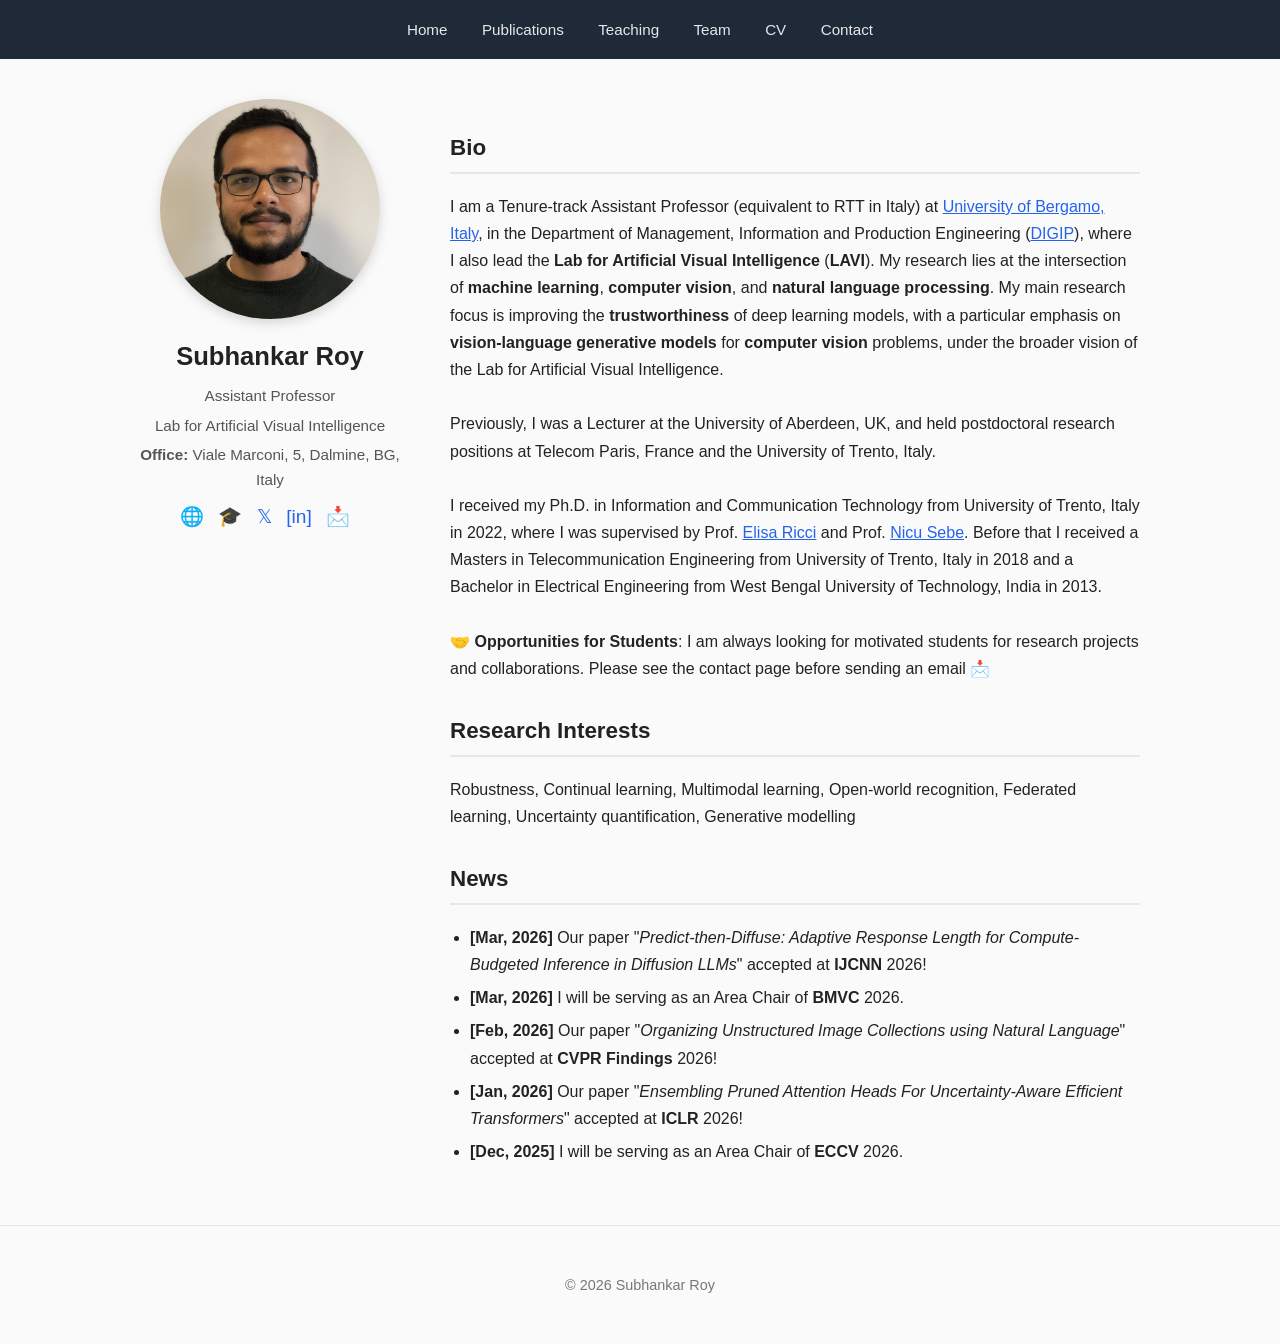
==== index.html @ c18875d9 "CV added" ====
<!DOCTYPE html>
<html lang="en">
<head>
  <meta charset="UTF-8">
  <meta name="viewport" content="width=device-width, initial-scale=1.0">
  <title>Subhankar Roy (UniBG) - Personal Website</title>
  <link rel="stylesheet" href="style.css">
</head>

<script>
  function copyEmail(event) {
    event.preventDefault();
    const email = "subhankar.roy@unibg.it";

    navigator.clipboard.writeText(email).then(() => {
      alert("Email (subhankar.roy@unibg.it) copied to clipboard!");
    });
  }
</script>

<body>

<header>
  <nav>
    <a href="index.html">Home</a>
    <a href="publications.html">Publications</a>
    <a href="teaching.html">Teaching</a>
    <a href="team.html">Team</a>
    <a href="cv.html">CV</a>
    <a href="contact.html">Contact</a>
  </nav>
</header>

<div class="container">
  <div class="sidebar">
    <img src="profile.jpeg" alt="Profile photo">
    <h1>Subhankar Roy</h1>
    <p>Assistant Professor</p>
    <p>Lab for Artificial Visual Intelligence</p>
    <p><strong>Office: </strong>Viale Marconi, 5, Dalmine, BG, Italy</p>
    <!--<p><a href="https://scholar.google.com/citations?user=YfzgrDYAAAAJ&hl=en" target="_blank">Google Scholar</a></p>-->
    <div class="icons">
            <!-- Personal Website -->
            <a href="https://unibg.unifind.cineca.it/resource/person/187587?language=en_US" target="_blank" title="University page">🌐</a>

            <!-- Google Scholar -->
            <a href="https://scholar.google.com/citations?user=YfzgrDYAAAAJ&hl=enn" target="_blank" title="Google Scholar">🎓</a>
            
            <!-- Twitter -->
            <a href="https://x.com/sroy907" target="_blank" title="Twitter/X">𝕏</a>

            <!-- Linkedin -->
            <a href="https://it.linkedin.com/in/subhankar-roy-26455720" target="_blank" title="LinkedIn">[in]</a>

            <!-- email -->
            <a href="#" onclick="copyEmail(event)" title="Copy email">📩</a>

        </div>
  </div>

  <div class="main">
    <section>
      <h2>Bio</h2>
      <p>I am a Tenure-track Assistant Professor (equivalent to RTT in Italy) at <a href="https://www.unibg.it/" target="_blank">University of Bergamo, Italy</a>, 
        in the Department of Management, Information and Production Engineering 
        (<a href="https://digip.unibg.it/it" target="_blank">DIGIP</a>), 
        where I also lead the <b>Lab for Artificial Visual Intelligence</b> (<b>LAVI</b>). My research lies at the intersection of <b>machine learning</b>, <b>computer vision</b>, 
        and <b>natural language processing</b>. My main research focus is improving the <b>trustworthiness</b> of deep learning models, with a particular emphasis on <b>vision-language generative models</b> for <strong>computer vision</strong> problems, under the broader vision of the Lab for Artificial Visual Intelligence.


        <br><br>
        Previously, I was a Lecturer at the University of Aberdeen, UK, and held postdoctoral research positions at Telecom Paris, France and the University of Trento, Italy.

        <br><br>
        I received my Ph.D. in Information and Communication Technology from University of Trento, Italy in 2022, where I was supervised by Prof. <a href="https://scholar.google.com/citations?user=xf1T870AAAAJ&hl=en" target="_blank">Elisa Ricci</a> and Prof. <a href="https://scholar.google.com/citations?user=stFCYOAAAAAJ&hl=en" target="_blank">Nicu Sebe</a>. Before that
        I received a Masters in Telecommunication Engineering from University of Trento, Italy in 2018 and a Bachelor in Electrical Engineering from West Bengal University of Technology, India in 2013.

        <br><br>
        🤝 <b>Opportunities for Students</b>: I am always looking for motivated students for research projects and collaborations. Please see the contact page before sending an email 📩

       </p>

      <h2>Research Interests</h2>
      <p>Robustness, Continual learning, Multimodal learning, Open-world recognition, Federated learning, Uncertainty quantification, Generative modelling</p>

      <h2>News</h2>
      <ul>
        <li><b>[Mar, 2026]</b> Our paper "<i>Predict-then-Diffuse: Adaptive Response Length for Compute-Budgeted Inference in Diffusion LLMs</i>" accepted at <b>IJCNN</b> 2026!</li>
        <li><b>[Mar, 2026]</b> I will be serving as an Area Chair of <b>BMVC</b> 2026.</li>
        <li><b>[Feb, 2026]</b> Our paper "<i>Organizing Unstructured Image Collections using Natural Language</i>" accepted at <b>CVPR Findings</b> 2026!</li>
        <li><b>[Jan, 2026]</b> Our paper "<i>Ensembling Pruned Attention Heads For Uncertainty-Aware Efficient Transformers</i>" accepted at <b>ICLR</b> 2026!</li>
        <li><b>[Dec, 2025]</b> I will be serving as an Area Chair of <b>ECCV</b> 2026.</li>
      </ul>
    </section>
  </div>
</div>

<footer>
  <p>© 2026 Subhankar Roy</p>
</footer>

</body>
</html>
---- style.css ----
/***** Global *****/
body {
  font-family: -apple-system, BlinkMacSystemFont, "Segoe UI", Roboto, Arial, sans-serif;
  margin: 0;
  background-color: #fafafa;
  color: #222;
  line-height: 1.7;
}

/***** Navigation *****/
header {
  background: #1f2937;
  padding: 1rem 0;
}

nav {
  max-width: 1000px;
  margin: auto;
  text-align: center;
}

nav a {
  color: #e5e7eb;
  margin: 0 15px;
  text-decoration: none;
  font-weight: 500;
  font-size: 0.95rem;
  transition: color 0.2s ease;
}

nav a:hover {
  color: #60a5fa;
}

/***** Layout *****/
.container {
  display: flex;
  max-width: 1000px;
  margin: 40px auto;
  gap: 50px;
  padding: 0 20px;
}

/***** Sidebar *****/
.sidebar {
  flex: 1;
  max-width: 260px;
  text-align: center;
}

.sidebar img {
  width: 220px;
  height: 220px;
  object-fit: cover;
  border-radius: 50%;
  margin-bottom: 1rem;
  box-shadow: 0 4px 12px rgba(0,0,0,0.15);
  display: block;
  margin-left: auto;
  margin-right: auto;
}

.sidebar h1 {
  font-size: 1.6rem;
  margin: 0.3rem 0;
  text-align: center;
}

.sidebar p {
  margin: 0.2rem 0;
  color: #555;
  font-size: 0.95rem;
  text-align: center;
}

.sidebar a {
  color: #2563eb;
  text-decoration: none;
}

.sidebar a:hover {
  text-decoration: underline;
}

/***** Main Content *****/
.main {
  flex: 2;
}

.main h2 {
  font-size: 1.4rem;
  margin-top: 0;
  border-bottom: 2px solid #e5e7eb;
  padding-bottom: 5px;
}

.main p {
  margin: 0.8rem 0 1.5rem;
}

/***** Lists *****/
ul {
  padding-left: 20px;
}

li {
  margin-bottom: 8px;
}

/***** Links *****/
a {
  color: #2563eb;
}

a:hover {
  text-decoration: underline;
}

/***** Footer *****/
footer {
  text-align: center;
  padding: 2rem 0;
  margin-top: 40px;
  font-size: 0.9rem;
  color: #777;
  border-top: 1px solid #e5e7eb;
}

/***** Responsive *****/
@media (max-width: 768px) {
  .container {
    flex-direction: column;
    margin: 20px auto;
  }

  .sidebar {
    max-width: 100%;
    text-align: center;
  }

  .main {
    width: 100%;
  }
}

.pub {
  background: #fff;
  padding: 12px 15px;
  margin-bottom: 12px;
  border-left: 3px solid #2563eb;
}

.pub:hover {
  background: #f3f4f6;
}

/* ===== Team Grid ===== */
.grid {
  display: grid;
  grid-template-columns: repeat(2, 1fr);
  gap: 20px;
  margin-bottom: 30px;
}

/* ===== Card Style ===== */
.card {
  background: #ffffff;
  padding: 15px 18px;
  border-radius: 8px;
  border: 1px solid #e5e7eb;
  transition: transform 0.15s ease, box-shadow 0.15s ease;
  position: relative;
}

.card:hover {
  transform: translateY(-3px);
  box-shadow: 0 6px 14px rgba(0,0,0,0.08);
}

.card:hover::before {
  content: "";
  position: absolute;
  left: 0;
  top: 0;
  height: 100%;
  width: 4px;
  background-color: #2563eb;
  border-top-left-radius: 8px;
  border-bottom-left-radius: 8px;
}

.card h3 {
  margin: 0 0 5px;
  font-size: 1.1rem;
}

.card p {
  margin: 3px 0;
  font-size: 0.95rem;
  color: #444;
}

/* Subtle topic styling */
.card em {
  color: #666;
  font-size: 0.9rem;
}

/* Make card links behave like normal cards */
.card-link {
  text-decoration: none;
  color: inherit;
  display: block;
}

/* ===== Icons row ===== */
.icons {
  margin-top: 8px;
}

.icons a {
  margin-right: 10px;
  font-size: 1.2rem;
  text-decoration: none;
  transition: transform 0.15s ease, color 0.15s ease;
}

/* Hover effect */
.icons a:hover {
  transform: scale(1.2);
  color: #2563eb;
}

.cosupervision {
  font-size: 0.9rem;
  color: #666;
  margin-top: 4px;
}

/* ===== Responsive (mobile) ===== */
@media (max-width: 768px) {
  .grid {
    grid-template-columns: 1fr;
  }
}

#toTopBtn {
  position: fixed;
  bottom: 25px;
  right: 25px;
  background-color: #2563eb;
  color: white;
  border: none;
  padding: 10px 14px;
  border-radius: 6px;
  font-size: 14px;
  cursor: pointer;
  box-shadow: 0 4px 10px rgba(0,0,0,0.15);
  transition: background-color 0.2s ease, transform 0.2s ease;
}

#toTopBtn:hover {
  background-color: #1e40af;
  transform: translateY(-2px);
}


/* Intro text */
.intro {
  font-size: 1.05rem;
  color: #444;
  margin-bottom: 25px;
}

/* Section spacing */
.main h2 {
  margin-top: 30px;
}

/* Lists */
.main ul {
  margin: 10px 0 20px;
  padding-left: 20px;
}

.main li {
  margin-bottom: 6px;
}

/* Closing note */
.closing {
  margin-top: 30px;
  font-style: italic;
  color: #555;
}

/* Slight emphasis for important section */
h2 {
  font-weight: 600;
}

.contact-simple {
  padding-left: 10px;
  border-left: 3px solid #2563eb;
}

.contact-simple a {
  color: #2563eb;
  text-decoration: none;
  font-weight: 500;
}

.contact-simple a:hover {
  text-decoration: underline;
}

.section-card {
  background: #ffffff;
  border: 1px solid #e5e7eb;
  border-left: 4px solid #2563eb;
  border-radius: 8px;
  padding: 18px 22px;
  margin-bottom: 25px;
}

.section-card p {
  margin: 4px 0;
}

.timeline {
  margin-top: 10px;
}

.entry {
  display: grid;
  grid-template-columns: 160px 1fr;
  gap: 20px;
  margin-bottom: 18px;
  align-items: start;
  padding-bottom: 12px;
  border-bottom: 1px solid #f0f0f0;
}

.entry:last-child {
  border-bottom: none;
}

.date {
  font-weight: 500;
  color: #374151;
  font-size: 0.95rem;
  white-space: nowrap;
}

.content {
  line-height: 1.4;
}

.content strong {
  font-size: 1rem;
  color: #111827;
}

.desc {
  color: #666;
  font-size: 0.9rem;
}

.services {
  padding-left: 20px;
}

.services li {
  margin-bottom: 6px;
}

.section-card:hover {
  background: #f3f4f6;
}

.section-card h2 {
  margin-top: 0;
  margin-bottom: 10px;
}
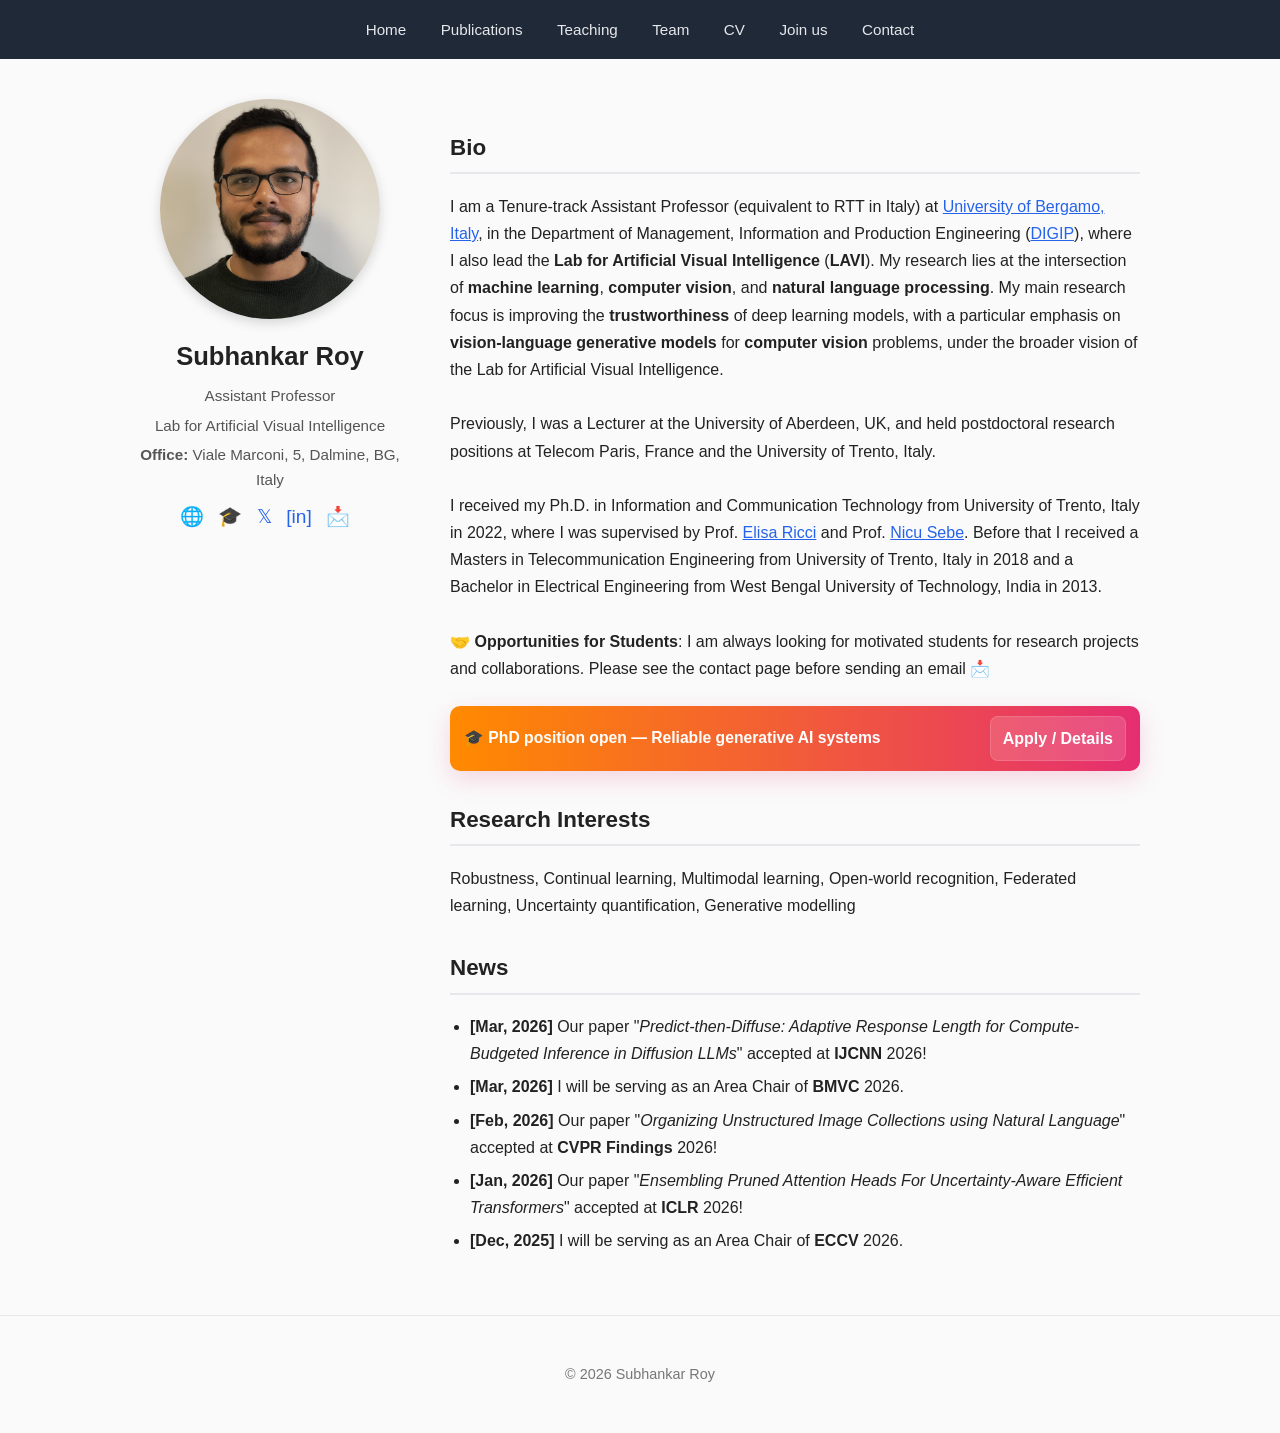
==== commit 666bdcef: "open position added" ====
--- a/index.html
+++ b/index.html
@@ -27,6 +27,7 @@
     <a href="teaching.html">Teaching</a>
     <a href="team.html">Team</a>
     <a href="cv.html">CV</a>
+    <a href="open-positions.html">Join us</a>
     <a href="contact.html">Contact</a>
   </nav>
 </header>
@@ -78,7 +79,13 @@
         <br><br>
         🤝 <b>Opportunities for Students</b>: I am always looking for motivated students for research projects and collaborations. Please see the contact page before sending an email 📩
 
-       </p>
+        </p>
+
+        <!-- Flashy open-position banner -->
+        <div class="open-banner" role="region" aria-label="Open position">
+        <div class="open-banner-left">🎓 PhD position open — Reliable generative AI systems</div>
+        <a class="open-banner-btn" href="open-positions.html" title="View details and apply">Apply / Details</a>
+        </div>
 
       <h2>Research Interests</h2>
       <p>Robustness, Continual learning, Multimodal learning, Open-world recognition, Federated learning, Uncertainty quantification, Generative modelling</p>
--- a/style.css
+++ b/style.css
@@ -381,4 +381,54 @@
 .section-card h2 {
   margin-top: 0;
   margin-bottom: 10px;
-}+}
+
+.cv-header {
+  display: flex;
+  justify-content: space-between;
+  align-items: baseline;
+  flex-wrap: wrap;
+}
+
+.last-updated {
+  font-size: 0.85rem;
+  color: #666;
+}
+
+
+/* Open-position banner (index) */
+.open-banner {
+  display: flex;
+  align-items: center;
+  justify-content: space-between;
+  gap: 12px;
+  padding: 10px 14px;
+  margin: 12px 0 18px;
+  border-radius: 10px;
+  color: #fff;
+  background: linear-gradient(90deg, #ff8a00 0%, #e52e71 100%);
+  box-shadow: 0 8px 24px rgba(229,46,113,0.18);
+  font-weight: 600;
+}
+.open-banner-left {
+  font-size: 0.98rem;
+}
+.open-banner-btn {
+  background: rgba(255,255,255,0.15);
+  color: #fff;
+  padding: 8px 12px;
+  border-radius: 8px;
+  text-decoration: none;
+  border: 1px solid rgba(255,255,255,0.14);
+  transition: transform .12s ease, box-shadow .12s ease, background .12s ease;
+}
+.open-banner-btn:hover {
+  transform: translateY(-2px);
+  box-shadow: 0 8px 18px rgba(0,0,0,0.12);
+  background: rgba(255,255,255,0.22);
+}
+
+@media (max-width: 720px) {
+  .open-banner { flex-direction: column; align-items: flex-start; }
+  .open-banner-btn { align-self: stretch; text-align: center; margin-top: 8px; }
+}
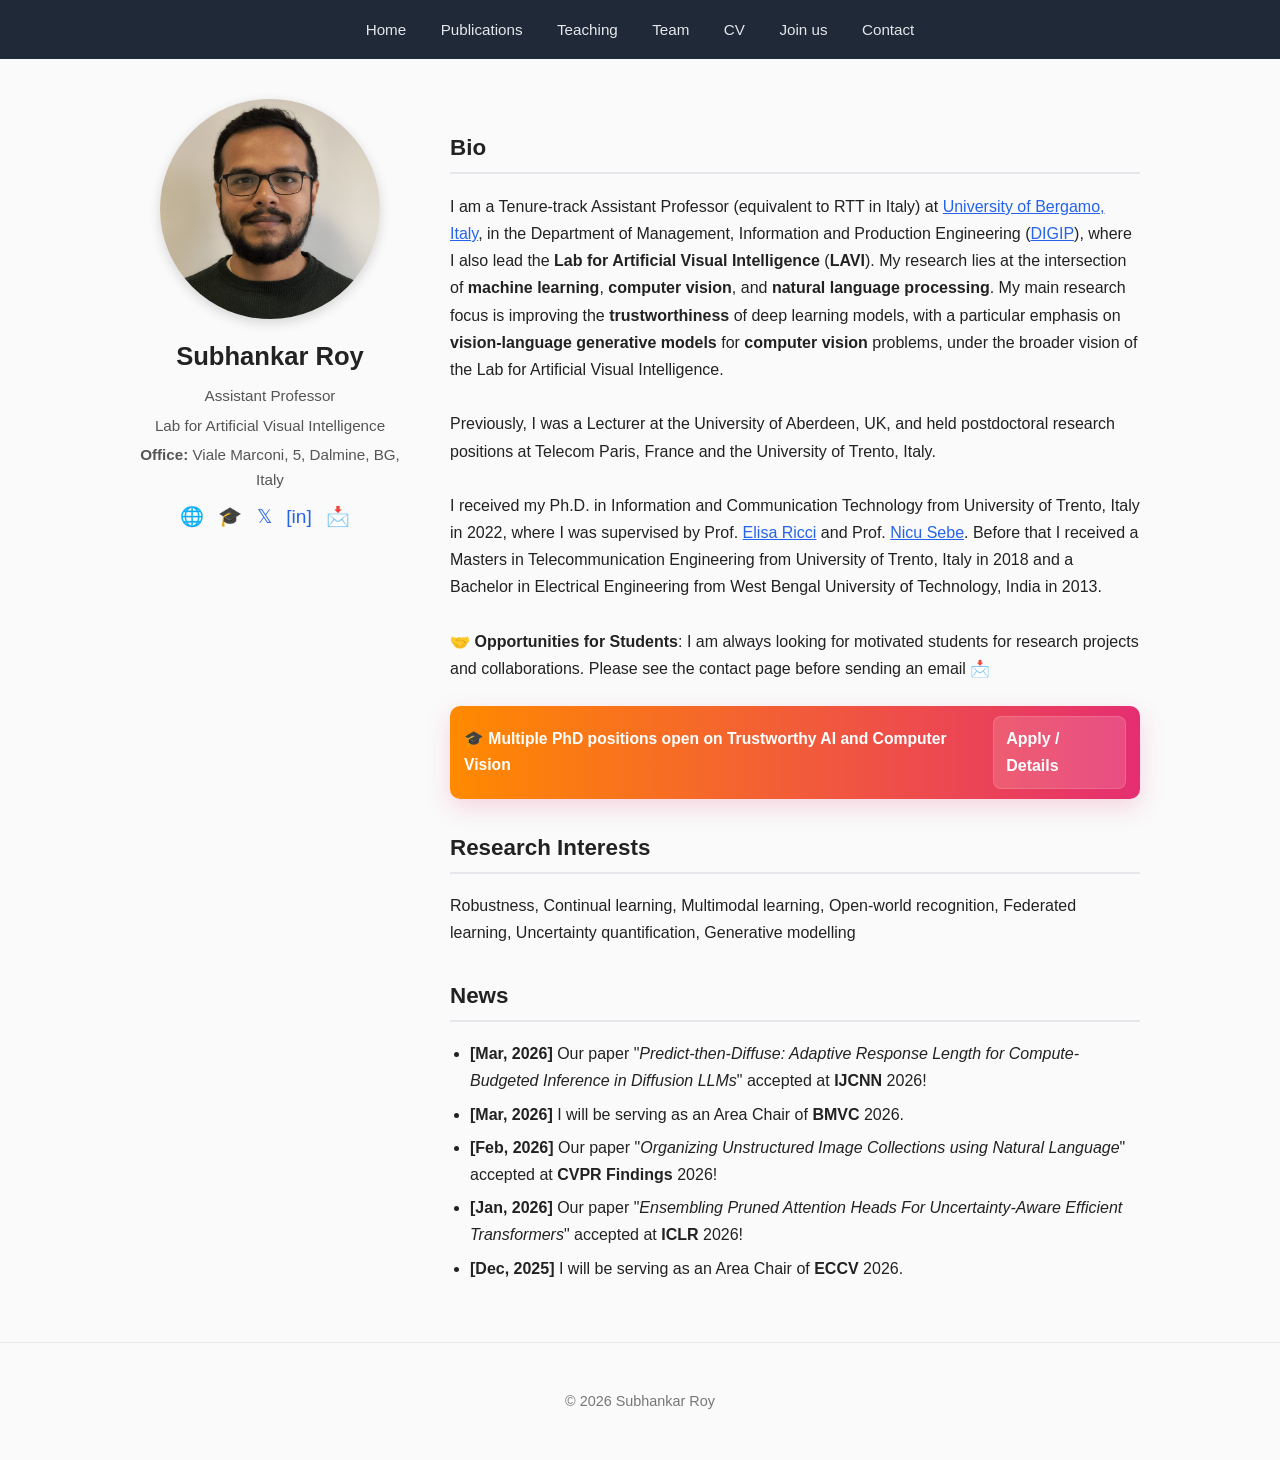
==== commit 744926bd: "open positions added" ====
--- a/index.html
+++ b/index.html
@@ -83,7 +83,7 @@
 
         <!-- Flashy open-position banner -->
         <div class="open-banner" role="region" aria-label="Open position">
-        <div class="open-banner-left">🎓 PhD position open — Reliable generative AI systems</div>
+        <div class="open-banner-left">🎓 Multiple PhD positions open on Trustworthy AI and Computer Vision</div>
         <a class="open-banner-btn" href="open-positions.html" title="View details and apply">Apply / Details</a>
         </div>
 
--- a/style.css
+++ b/style.css
@@ -432,3 +432,7 @@
   .open-banner { flex-direction: column; align-items: flex-start; }
   .open-banner-btn { align-self: stretch; text-align: center; margin-top: 8px; }
 }
+
+.card-spacer {
+    height: 24px;
+}
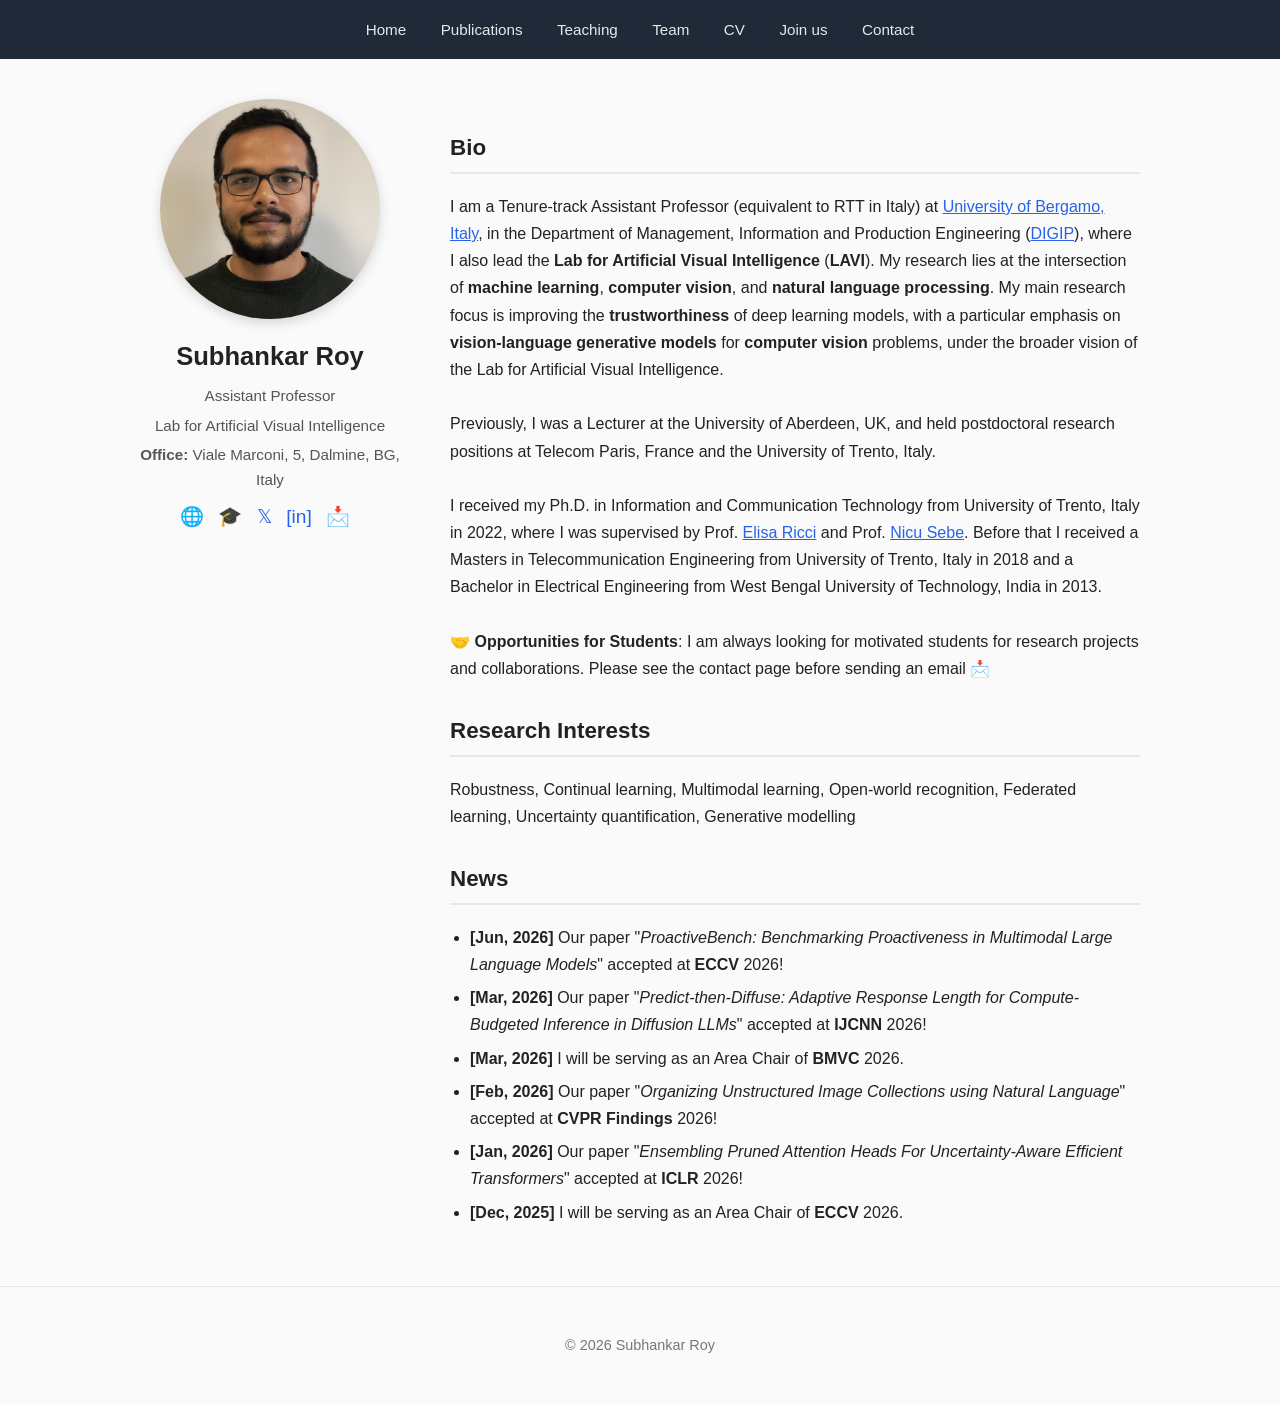
==== commit f7e35067: "archived open positions and updated news" ====
--- a/index.html
+++ b/index.html
@@ -81,17 +81,19 @@
 
         </p>
 
-        <!-- Flashy open-position banner -->
+        <!-- 
+        open-position banner
         <div class="open-banner" role="region" aria-label="Open position">
         <div class="open-banner-left">🎓 Multiple PhD positions open on Trustworthy AI and Computer Vision</div>
         <a class="open-banner-btn" href="open-positions.html" title="View details and apply">Apply / Details</a>
-        </div>
+        </div> -->
 
       <h2>Research Interests</h2>
       <p>Robustness, Continual learning, Multimodal learning, Open-world recognition, Federated learning, Uncertainty quantification, Generative modelling</p>
 
       <h2>News</h2>
       <ul>
+        <li><b>[Jun, 2026]</b> Our paper "<i>ProactiveBench: Benchmarking Proactiveness in Multimodal Large Language Models</i>" accepted at <b>ECCV</b> 2026!</li>
         <li><b>[Mar, 2026]</b> Our paper "<i>Predict-then-Diffuse: Adaptive Response Length for Compute-Budgeted Inference in Diffusion LLMs</i>" accepted at <b>IJCNN</b> 2026!</li>
         <li><b>[Mar, 2026]</b> I will be serving as an Area Chair of <b>BMVC</b> 2026.</li>
         <li><b>[Feb, 2026]</b> Our paper "<i>Organizing Unstructured Image Collections using Natural Language</i>" accepted at <b>CVPR Findings</b> 2026!</li>
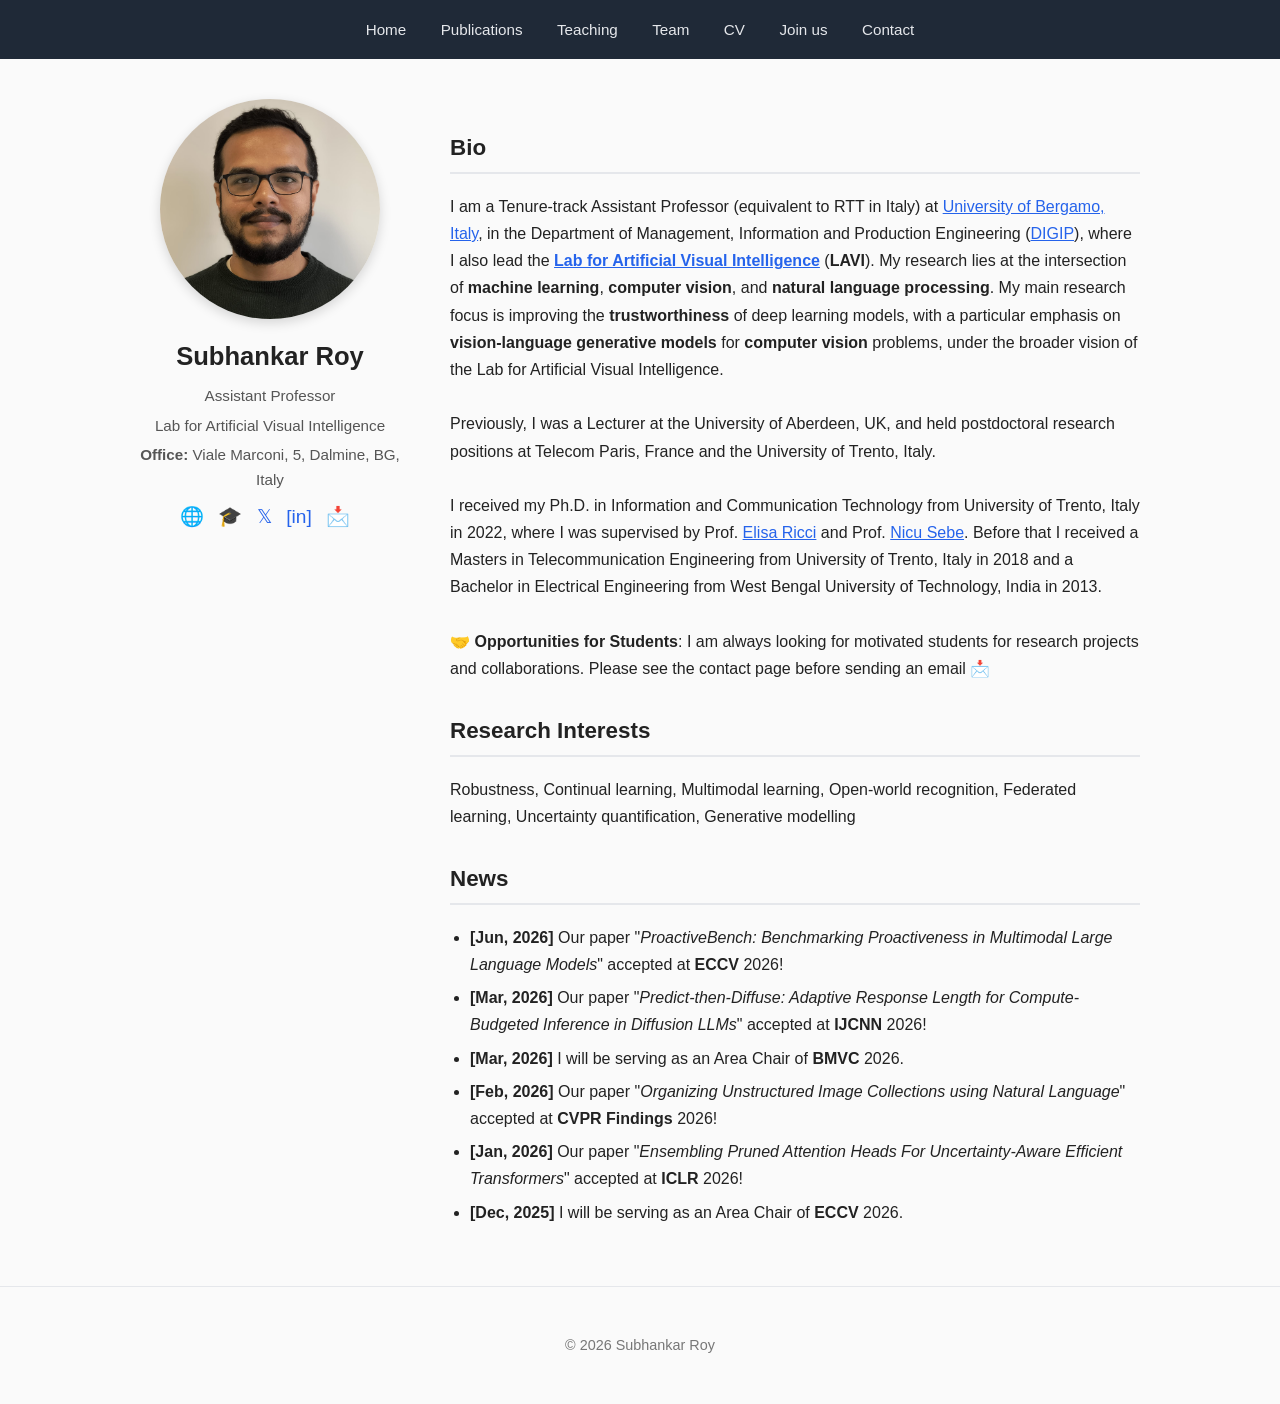
==== commit fe549b81: "index page updated" ====
--- a/index.html
+++ b/index.html
@@ -65,7 +65,7 @@
       <p>I am a Tenure-track Assistant Professor (equivalent to RTT in Italy) at <a href="https://www.unibg.it/" target="_blank">University of Bergamo, Italy</a>, 
         in the Department of Management, Information and Production Engineering 
         (<a href="https://digip.unibg.it/it" target="_blank">DIGIP</a>), 
-        where I also lead the <b>Lab for Artificial Visual Intelligence</b> (<b>LAVI</b>). My research lies at the intersection of <b>machine learning</b>, <b>computer vision</b>, 
+        where I also lead the <a href="https://lavi-unibg.github.io/index.html" target="_blank"><b>Lab for Artificial Visual Intelligence</b></a> (<b>LAVI</b>). My research lies at the intersection of <b>machine learning</b>, <b>computer vision</b>, 
         and <b>natural language processing</b>. My main research focus is improving the <b>trustworthiness</b> of deep learning models, with a particular emphasis on <b>vision-language generative models</b> for <strong>computer vision</strong> problems, under the broader vision of the Lab for Artificial Visual Intelligence.
 
 
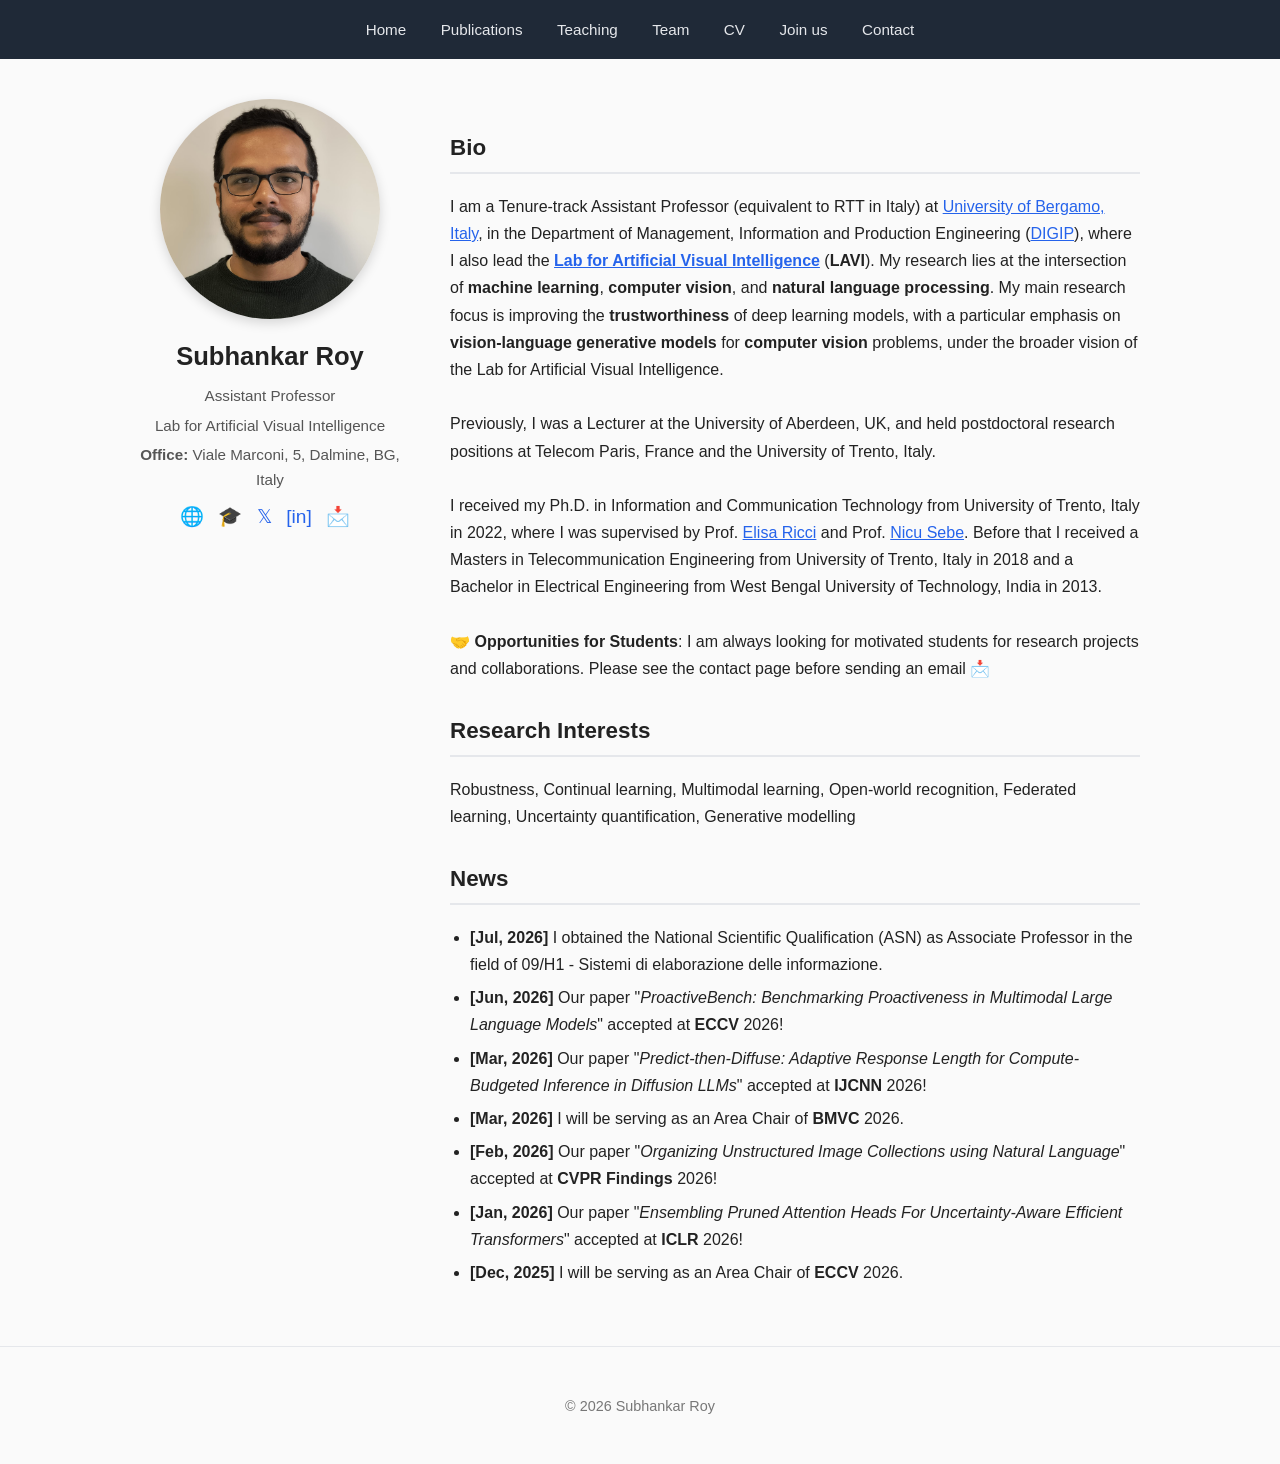
==== commit 5c3c266a: "publications and news added" ====
--- a/index.html
+++ b/index.html
@@ -93,6 +93,7 @@
 
       <h2>News</h2>
       <ul>
+        <li><b>[Jul, 2026]</b> I obtained the National Scientific Qualification (ASN) as Associate Professor in the field of 09/H1 - Sistemi di elaborazione delle informazione.</li>
         <li><b>[Jun, 2026]</b> Our paper "<i>ProactiveBench: Benchmarking Proactiveness in Multimodal Large Language Models</i>" accepted at <b>ECCV</b> 2026!</li>
         <li><b>[Mar, 2026]</b> Our paper "<i>Predict-then-Diffuse: Adaptive Response Length for Compute-Budgeted Inference in Diffusion LLMs</i>" accepted at <b>IJCNN</b> 2026!</li>
         <li><b>[Mar, 2026]</b> I will be serving as an Area Chair of <b>BMVC</b> 2026.</li>
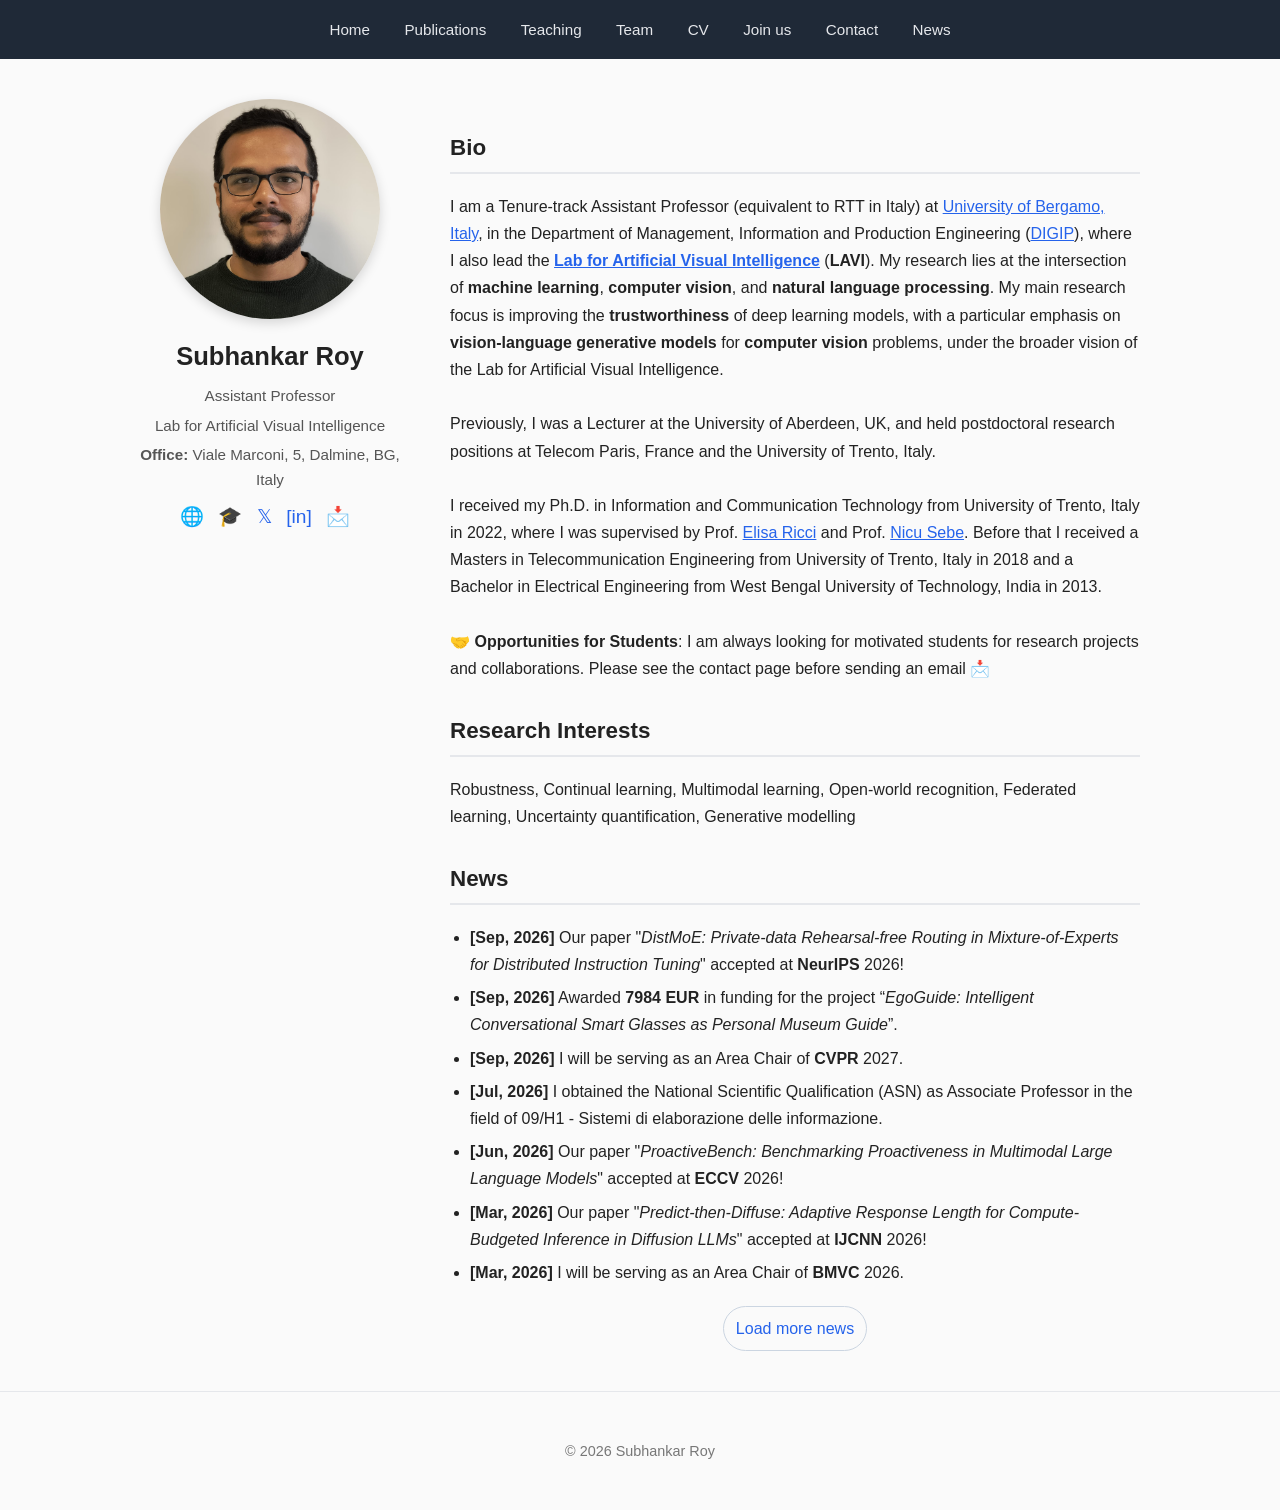
==== commit f62d5a87: "website updated" ====
--- a/index.html
+++ b/index.html
@@ -16,6 +16,25 @@
       alert("Email (subhankar.roy@unibg.it) copied to clipboard!");
     });
   }
+
+  document.addEventListener("DOMContentLoaded", () => {
+    const newsList = document.getElementById("newsList");
+    const newsMoreWrap = document.getElementById("newsMoreWrap");
+
+    if (!newsList || !newsMoreWrap) {
+      return;
+    }
+
+    const items = Array.from(newsList.children);
+    const visibleCount = 7;
+
+    if (items.length > visibleCount) {
+      items.slice(visibleCount).forEach((item) => {
+        item.hidden = true;
+      });
+      newsMoreWrap.hidden = false;
+    }
+  });
 </script>
 
 <body>
@@ -29,6 +48,7 @@
     <a href="cv.html">CV</a>
     <a href="open-positions.html">Join us</a>
     <a href="contact.html">Contact</a>
+    <a href="news.html">News</a>
   </nav>
 </header>
 
@@ -92,7 +112,10 @@
       <p>Robustness, Continual learning, Multimodal learning, Open-world recognition, Federated learning, Uncertainty quantification, Generative modelling</p>
 
       <h2>News</h2>
-      <ul>
+      <ul id="newsList">
+        <li><b>[Sep, 2026]</b> Our paper "<i>DistMoE: Private-data Rehearsal-free Routing in Mixture-of-Experts for Distributed Instruction Tuning</i>" accepted at <b>NeurIPS</b> 2026!</li>
+        <li><b>[Sep, 2026]</b> Awarded <b>7984 EUR</b> in funding for the project “<i>EgoGuide: Intelligent Conversational Smart Glasses as Personal Museum Guide</i>”.</li>
+        <li><b>[Sep, 2026]</b> I will be serving as an Area Chair of <b>CVPR</b> 2027.</li>
         <li><b>[Jul, 2026]</b> I obtained the National Scientific Qualification (ASN) as Associate Professor in the field of 09/H1 - Sistemi di elaborazione delle informazione.</li>
         <li><b>[Jun, 2026]</b> Our paper "<i>ProactiveBench: Benchmarking Proactiveness in Multimodal Large Language Models</i>" accepted at <b>ECCV</b> 2026!</li>
         <li><b>[Mar, 2026]</b> Our paper "<i>Predict-then-Diffuse: Adaptive Response Length for Compute-Budgeted Inference in Diffusion LLMs</i>" accepted at <b>IJCNN</b> 2026!</li>
@@ -101,6 +124,10 @@
         <li><b>[Jan, 2026]</b> Our paper "<i>Ensembling Pruned Attention Heads For Uncertainty-Aware Efficient Transformers</i>" accepted at <b>ICLR</b> 2026!</li>
         <li><b>[Dec, 2025]</b> I will be serving as an Area Chair of <b>ECCV</b> 2026.</li>
       </ul>
+
+      <div id="newsMoreWrap" class="news-more-wrap" hidden>
+        <a class="news-more-btn" href="news.html">Load more news</a>
+      </div>
     </section>
   </div>
 </div>
--- a/style.css
+++ b/style.css
@@ -428,6 +428,29 @@
   background: rgba(255,255,255,0.22);
 }
 
+.news-more-wrap {
+  text-align: center;
+  margin-top: 14px;
+}
+
+.news-more-btn {
+  display: inline-block;
+  padding: 8px 12px;
+  border-radius: 999px;
+  background: transparent;
+  color: #2563eb;
+  border: 1px solid #cbd5e1;
+  text-decoration: none;
+  font-weight: 500;
+  transition: background .12s ease, border-color .12s ease, color .12s ease;
+}
+
+.news-more-btn:hover {
+  background: #eff6ff;
+  border-color: #93c5fd;
+  color: #1d4ed8;
+}
+
 @media (max-width: 720px) {
   .open-banner { flex-direction: column; align-items: flex-start; }
   .open-banner-btn { align-self: stretch; text-align: center; margin-top: 8px; }
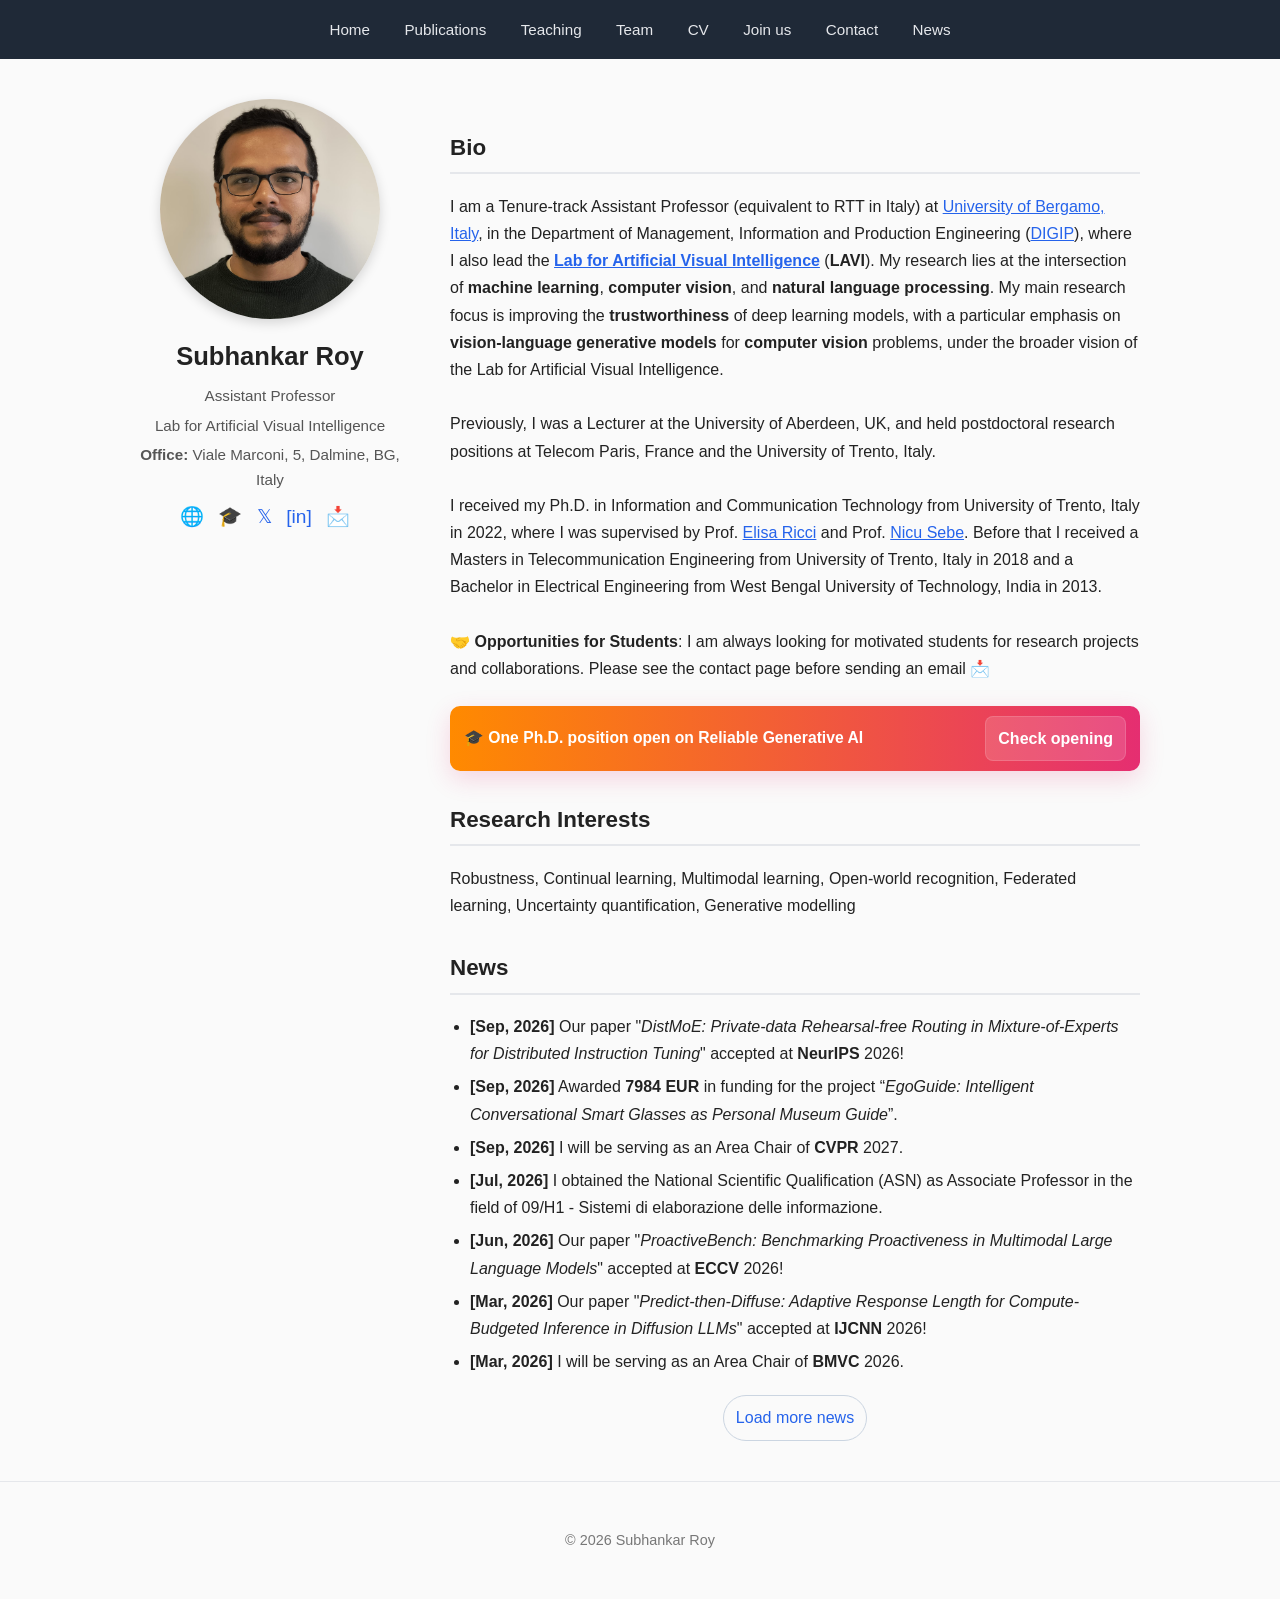
==== commit a8597bbf: "PhD position added" ====
--- a/index.html
+++ b/index.html
@@ -102,11 +102,11 @@
         </p>
 
         <!-- 
-        open-position banner
+        open-position banner -->
         <div class="open-banner" role="region" aria-label="Open position">
-        <div class="open-banner-left">🎓 Multiple PhD positions open on Trustworthy AI and Computer Vision</div>
-        <a class="open-banner-btn" href="open-positions.html" title="View details and apply">Apply / Details</a>
-        </div> -->
+        <div class="open-banner-left">🎓 One Ph.D. position open on Reliable Generative AI</div>
+        <a class="open-banner-btn" href="open-positions.html" target="__blank__" title="View details and apply">Check opening</a>
+        </div> 
 
       <h2>Research Interests</h2>
       <p>Robustness, Continual learning, Multimodal learning, Open-world recognition, Federated learning, Uncertainty quantification, Generative modelling</p>
